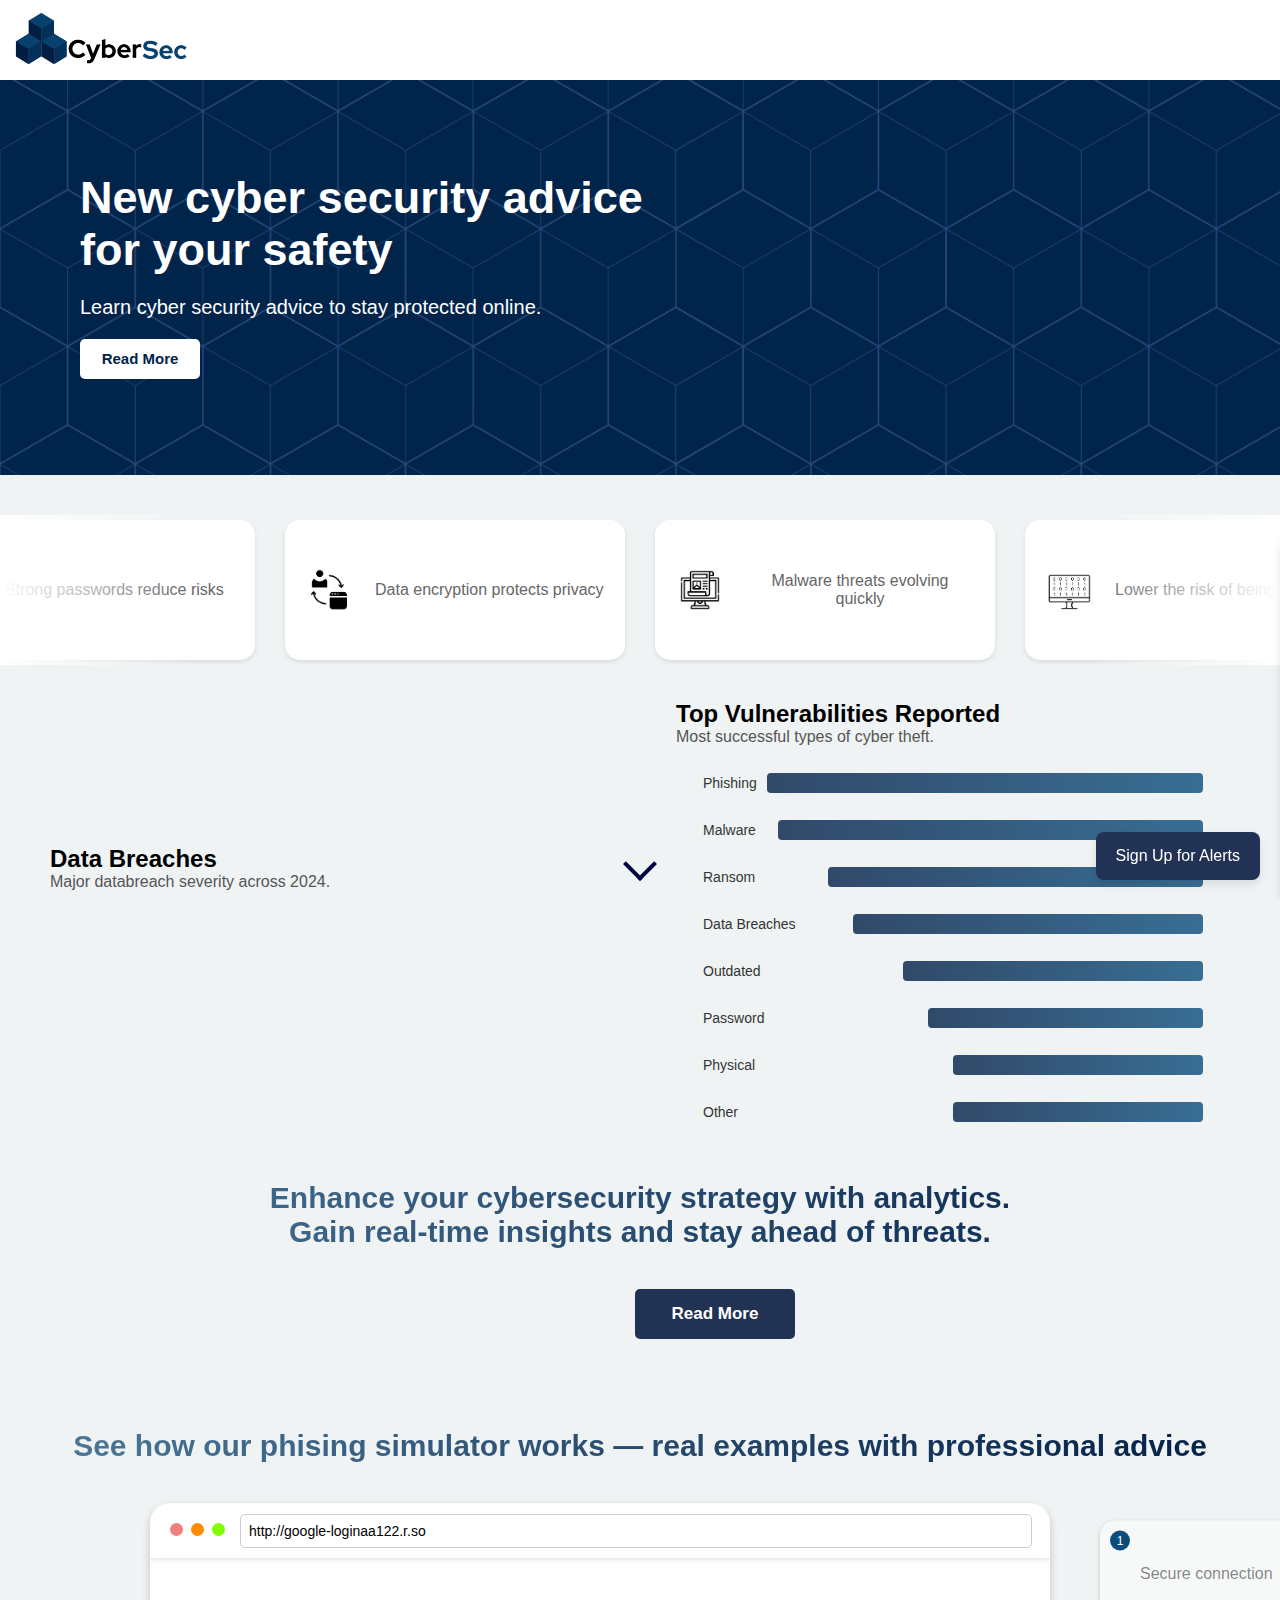
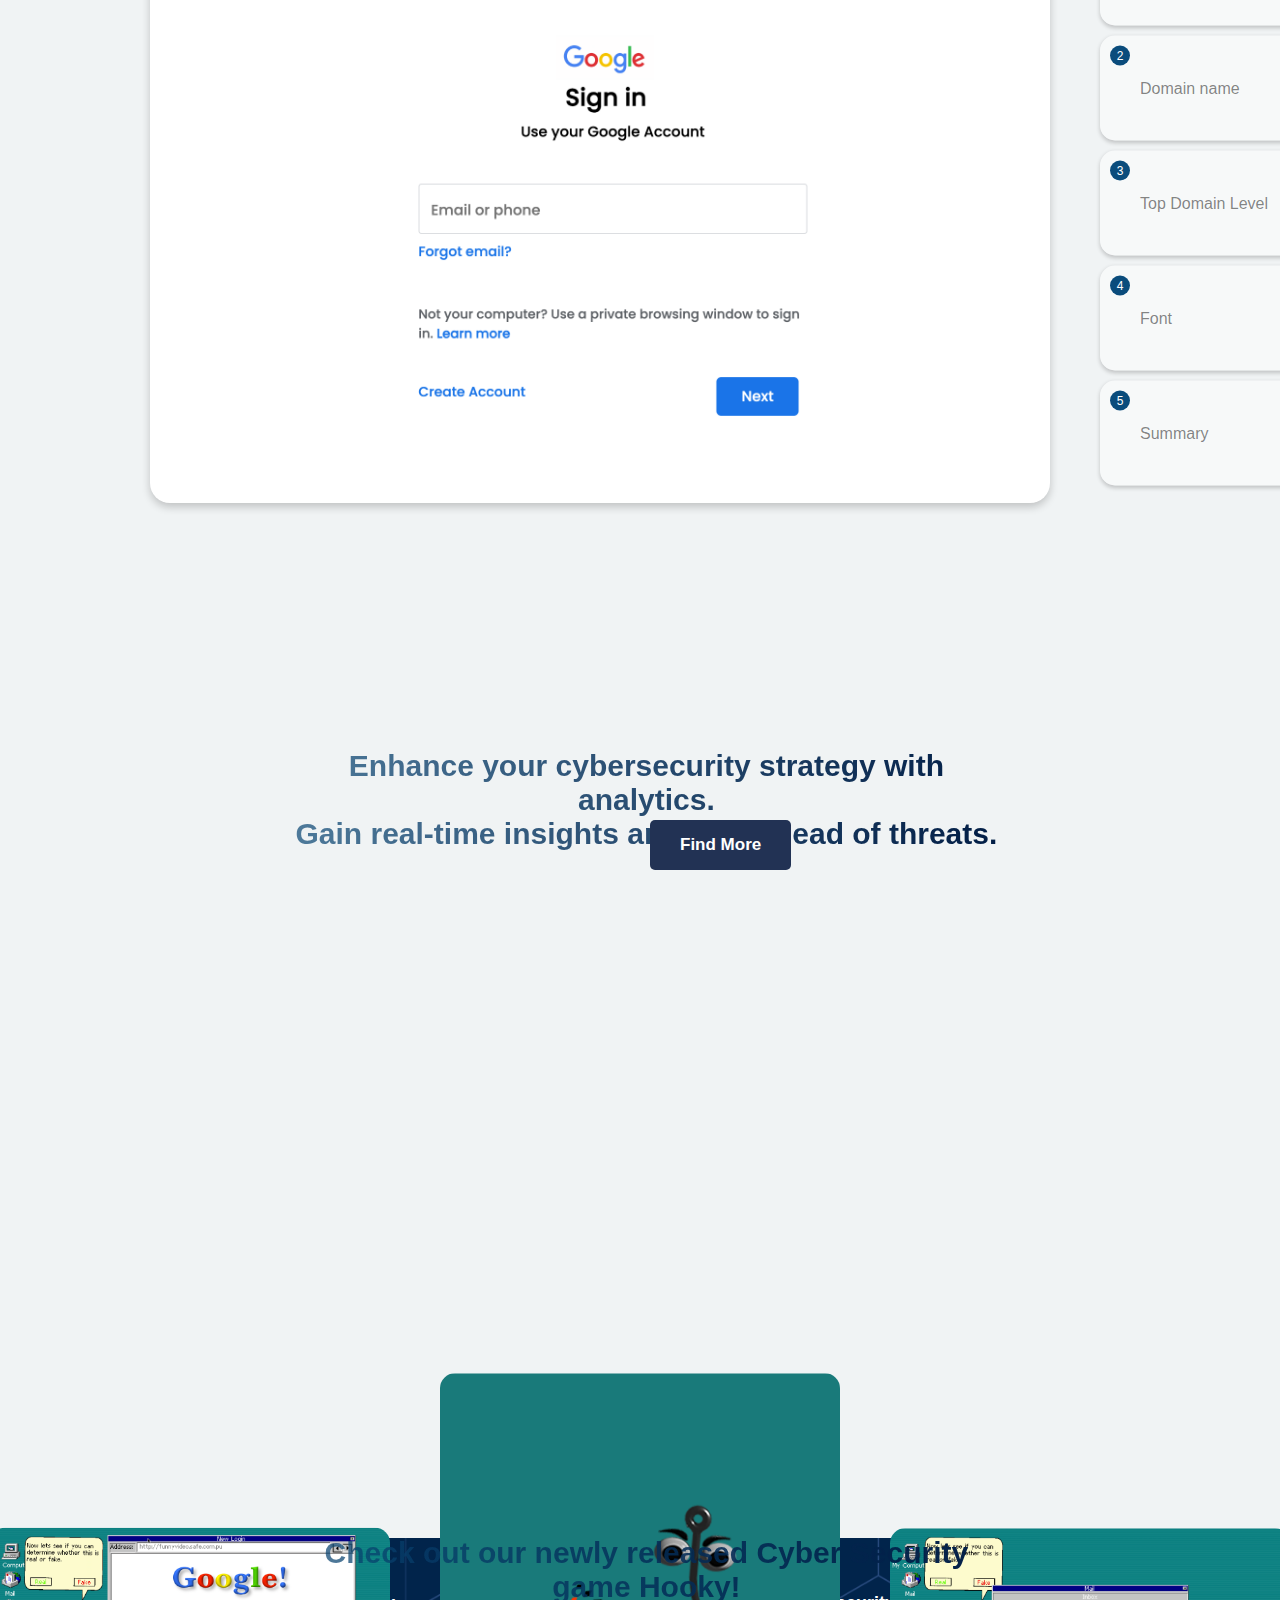
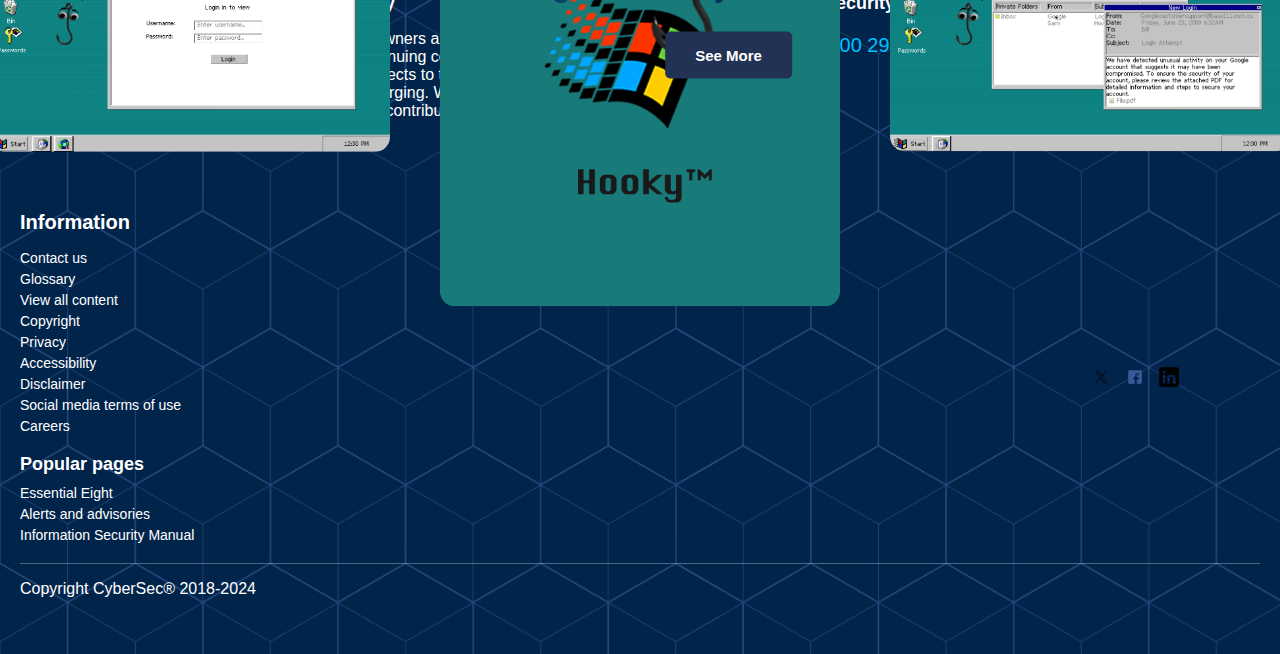
==== index.html @ 1e80a36b "initial" ====
<!DOCTYPE html>
<html lang="en">
<head>
    <meta charset="UTF-8">
    <title>Cyber Security Advice</title>
    <link rel="stylesheet" href="styles.css">
    <script src="https://cdn.jsdelivr.net/npm/chart.js"></script>
</head>
<body>
    <div class="gap" style="height: 75px;"></div>
    <button class="sign-up-button" onclick="toggleSignUp()">Sign Up for Alerts</button>
    <div class="sign-up" id="signUpForm">
        <button class="close-button" onclick="toggleSignUp()">×</button>
        <div class="content">
            <h1>Never miss a threat</h1>
            <p>Sign up for the latest cyber security alerts and get information on threats and how to keep yourself secure online.</p>
            <form>
                <input type="text" name="name" placeholder="Your name" required>
                <input type="email" name="email" placeholder="Email" required>
                <button type="submit">Sign up for alerts</button>
            </form>
            <div class="note">
                This site is protected by reCAPTCHA and the Google <a href="#">Privacy Policy</a> and <a href="#">Terms of Service</a> apply.
            </div>
        </div>
    </div>
    <div class="top-rectangle" id="fixedHeader">
        <div class="menu-icon"></div>
        <img src="assets/images/bl.png" alt="Logo" class="logo" id="fixedHeader"> 
    </div>
    <div class="blue-rectangle">
        <div class="text-content">
            <h1>New cyber security advice<br>for your safety</h1>
            <p>Learn cyber security advice to stay protected online.</p>
            <a href="read-more.html" class="read-more">Read More</a>
        </div>
        <div class="image-content">
            <img src="" alt="">
        </div>
    </div>
    <div class="carousel-container">
        <div class="fade fade-left"></div>
        <div class="carousel-track">
            <div class="carousel-item">
                <img src="assets/images/c1.png" alt="Icon 1">
                <p>Phishing attacks rising globally</p>
            </div>
            <div class="carousel-item">
                <img src="assets/images/c2.png" alt="Icon 2"> 
                <p>Real time updates to avoid breaches</p>
            </div>
            <div class="carousel-item">
                <img src="assets/images/c3.png" alt="Icon 3"> 
                <p>Strong passwords reduce risks</p>
            </div>
            <div class="carousel-item">
                <img src="assets/images/c4.png" alt="Icon 1"> 
                <p>Data encryption protects privacy</p>
            </div>
            <div class="carousel-item">
                <img src="assets/images/c5.png" alt="Icon 2"> 
                <p>Malware threats evolving quickly</p>
            </div>
            <div class="carousel-item">
                <img src="assets/images/c6.png" alt="Icon 3"> 
                <p>Lower the risk of being phished</p>
            </div>
            <div class="carousel-item">
                <img src="assets/images/c7.png" alt="Icon 1"> 
                <p>Cybercrime costs businesses billions every year</p>
            </div>
            <div class="carousel-item">
                <img src="assets/images/c8.png" alt="Icon 2"> 
                <p>Everyone is eligable to be victims of cybercrimes</p>
            </div>
        </div>
        <div class="fade fade-right"></div>
    </div>
    <div class="arrow" onclick="scrollDown()"></div>
    <div class="gap"></div>
    <div class="graph-container">
        <div class="chart-title">Data Breaches</div>
        <div class="chart-subtitle">Major databreach severity across 2024.</div>
        <div class="gap"></div>
        <canvas id="myChart"></canvas>
    </div>
        <div class="chart-container">
            <div class="chart-title">Top Vulnerabilities Reported</div>
            <div class="chart-subtitle">Most successful types of cyber theft.</div>
            
            <div class="bar">
                <div class="bar-label">Phishing</div>
                <div class="bar-value" style="width: 100%;"></div>
            </div>
            <div class="bar">
                <div class="bar-label">Malware</div>
                <div class="bar-value" style="width: 85%;"></div>
            </div>
            <div class="bar">
                <div class="bar-label">Ransom</div>
                <div class="bar-value" style="width: 75%;"></div>
            </div>
            <div class="bar">
                <div class="bar-label">Data Breaches</div>
                <div class="bar-value" style="width: 70%;"></div>
            </div>
            <div class="bar">
                <div class="bar-label">Outdated</div>
                <div class="bar-value" style="width: 60%;"></div>
            </div>
            <div class="bar">
                <div class="bar-label">Password</div>
                <div class="bar-value" style="width: 55%;"></div>
            </div>
            <div class="bar">
                <div class="bar-label">Physical</div>
                <div class="bar-value" style="width: 50%;"></div>
            </div>
            <div class="bar">
                <div class="bar-label">Other</div>
                <div class="bar-value" style="width: 50%;"></div>
            </div>
        </div>
    </div>
    <div class="gap" style="height: 12px;"></div>
    <div style="text-align: center; font-size: 15px;">
        <h1 class="gradient-text">Enhance your cybersecurity strategy with analytics.<br>Gain real-time insights and stay ahead of threats.</h1>
        <a href="data.html" class="read-more" style="background-color: #223254; color: white; margin-left: 635px; width: 160px; height: 50px; font-size: 17px; margin-top: 40px;"  >Read More </a>
      </div>     
    <div class="gap" style="height: 50px;"></div>
    <div class="text-center">
        <h1 class="gradient-text">See how our phising simulator works — real examples with professional advice</h1>
    </div>
    <div class="container">
        <div class="top-bar">
            <div class="dots">
                <div class="dot" style="background-color: lightcoral;"></div>
                <div class="dot" style="background-color: darkorange;"></div>
                <div class="dot" style="background-color: chartreuse;"></div>
            </div>
            <img src="assets/images/login.png" id="image" alt="Image">
            <div class="url-bar">
                <input type="text" value="http://google-loginaa122.r.so" readonly>
                <div class="bubble bubble-1" id="bubble-1">Check if the website has a secure connection (HTTPS)<br>if it doesnt this is a tell tail sign it is fruadulent</div>
                <div class="bubble bubble-2" id="bubble-2">Check if domain name is consistent with other google web login applications</div>
                <div class="bubble bubble-3" id="bubble-3">Check if the top-level domain is correct (.com)</div>
                <div class="bubble bubble-4" id="bubble-4">Check if font looks inncorrect</div>
            </div>
        </div>
        <div class="advice-text" id="advice-text">
            <ul>
                <li>Look out for HTTPS secure connection to ensure data encryption.</li>
                <li>Verify the domain name to make sure it matches the intended website.</li>
                <li>Check the top-level domain (TLD) to avoid fraudulent sites.</li>
                <li>Look for spelling errors or extra characters in the URL.</li>
                <li>Be cautious of pop-ups or redirects to other pages.</li>
                <li>Avoid clicking on suspicious links in emails or messages.</li>
            </ul>
        </div>
    </div>
    <div class="buttons">
        <div class="button-rect" onclick="showBubble(1, this)">
            <div class="number">1</div>
            Secure connection
        </div>
        <div class="button-rect" onclick="showBubble(2, this)">
            <div class="number">2</div>
            Domain name
        </div>
        <div class="button-rect" onclick="showBubble(3, this)">
            <div class="number">3</div>
            Top Domain Level
        </div>
        <div class="button-rect" onclick="showBubble(4, this)">
            <div class="number">4</div>
            Font
        </div>
        <div class="button-rect" onclick="showBubble(5, this)">
            <div class="number">5</div>
            Summary
        </div>
    </div>

    <div style="text-align: center; font-size: 15px;">
        <h1 class="gradient-text" style="margin-top: 1990px; position: absolute; top: 45%; left: 45%; transform: translate(-40%, -45%);">Enhance your cybersecurity strategy with analytics.<br>Gain real-time insights and stay ahead of threats.</h1>
        <a href="workshop.html" class="read-more-button">Find More</a>
    </div>

    <div class="container33">
        <img src="assets/images/gamecover.png" alt="Descriptive Alt Text" class="curved-image33">
    </div>

    <div class="container33" style="margin-left: 450px;">
        <img src="assets/images/game.png" alt="Descriptive Alt Text" class="curved-image33">
    </div>

    <div class="container33" style="margin-left: -450px;">
        <img src="assets/images/game2.png" alt="Descriptive Alt Text" class="curved-image33">
    </div>

    <div class="gap" style="height: 700px;"></div>

    <div style="text-align: center; font-size: 15px; margin-top: 2760px; position: absolute; top: 45%; left: 45%; transform: translate(-40%, -45%);">
        <h1 class="gradient-text">Check out our newly released Cyber Security game Hooky!</h1>
    </div>
    <a href="gameshowcase.html" style="text-align: center; font-size: 15px; margin-top: 2850px; position: absolute; top: 45%; margin-right: 100px; transform: translate(12%, -50%);" class="read-more-button">See More</a>

    
    <a href="deez.html" class="read-more" style="margin-bottom: -300px; background-color: #223254; color: white; margin-left: 635px; width: 160px; height: 50px; font-size: 17px; display: flex;
    align-items: center;
    justify-content: center;">Find More</a>
    </div>
    <footer class="footer">
        <div class="footer-content">
            <div class="acknowledgement">
                <img src="assets/images/acknowledgement.png" alt="Acknowledgement Image" class="acknowledgement-image">
                <div class="acknowledgement-text">
                    <h2>Acknowledgement of Country</h2>
                    <p>We acknowledge the Traditional Owners and Custodians of Country throughout Australia and their continuing connections to land, sea, and communities. We pay our respects to them, their cultures and their Elders; past, present and emerging. We also recognise Australia’s First Peoples’ enduring contribution to Australia’s national security.</p>
                </div>
            </div>
            <div class="hotline">
                <h2>Australian Cyber Security Hotline</h2>
                <p class="hotline-number">1300 CYBER1 (1300 292 371)</p>
            </div>
            <div class="links">
                <div class="footer-links">
                    <h2 style="font-size: 20px;">Information</h2>
                    <a href="#">Contact us</a>
                    <a href="#">Glossary</a>
                    <a href="#">View all content</a>
                    <a href="#">Copyright</a>
                    <a href="#">Privacy</a>
                    <a href="#">Accessibility</a>
                    <a href="#">Disclaimer</a>
                    <a href="#">Social media terms of use</a>
                    <a href="#">Careers</a>
                </div>
                <div class="popular-pages">
                    <h2>Popular pages</h2>
                    <a href="#">Essential Eight</a>
                    <a href="#">Alerts and advisories</a>
                    <a href="#">Information Security Manual</a>
                </div>
            </div>
            <div class="social-media">
                <a href="#"><img src="assets/images/twitter.png" alt="Twitter Icon"></a>
                <a href="#"><img src="assets/images/facebook.png" alt="Facebook Icon"></a>
                <a href="#"><img src="assets/images/linkedin.png" alt="LinkedIn Icon"></a>
                <p1 style="color: rgba(0, 0, 0, 0);">hellooooo</p1>
            </div>
        </div>
        <div class="footer-bottom">
            <p>Copyright CyberSec® 2018-2024</p>
        </div>
    </footer>
    <script src="scripts.js"></script>
</body>
</html>
---- styles.css ----
body {
    margin: 0;
    background: #F0F3F4; /* Example gradient background */
    font-family: 'Adobe Clean', sans-serif;
    display: flex;
    flex-direction: column;
    min-height: 100vh;
    overflow-x: hidden;
}
.read-more-button {
    background-color: #223254;
    color: white;
    display: inline-block;
    margin-top: 40px;
    padding: 15px 30px;
    font-size: 17px;
    font-weight: bold;
    border-radius: 5px;
    top: 2380px;
    height: 50;
    width: 160;
    left: 0px;
    margin-left: 650px;
    text-decoration: none;
    position: absolute;
}


.top-rectangle {
    width: 100%;
    height: 80px;
    transition: top 0.3s;
    background-color: #FFFFFF;
    z-index: 1000;
    position: fixed;
}

.logo {
    top: -10px;
    margin-top: 12px;
    left: -10px;
    transition: top 0.3s;
    z-index: 1000;
    width: 200px;
    height: auto;
}

.blue-rectangle {
    width: 100%;
    height: 400px;
    background-color: #01244B;
    color: white;
    display: flex;
    align-items: center;
    padding: 50px 80px;
    background-image: url('assets/images/backdrop.png');
    background-size: cover;
    background-position: center;
    box-sizing: border-box;
}

.text-content {
    max-width: 60%;
}

.text-content h1 {
    font-size: 45px;
    font-weight: bold;
    margin: 0;
}

.text-content p {
    font-size: 20px;
    margin-top: 20px;
}

.read-more {
    width: 120px;
    height: 40px;
    background-color: white;
    color: #01244B;
    font-size: 15px;
    font-weight: bold;
    display: flex;
    justify-content: center;
    align-items: center;
    text-decoration: none;
    border-radius: 5px;
    margin-top: 20px;
    padding: 0px;
}

.image-content {
    max-width: 35%;
    height: auto;
    margin-left: auto;
}

.image-content img {
    width: 100%;
    height: auto;
}

.carousel-container {
    display: flex;
    justify-content: center;
    align-items: center;
    width: 100%;
    overflow: hidden;
    position: relative;
    height: 150px;
    background-color: #F0F3F4;
    margin-top: 40px;
}

.carousel-track {
    display: flex;
    transition: transform 0.5s ease-in-out;
}

.carousel-item {
    min-width: 300px;
    height: 100px;
    background-color: #ffffff;
    border-radius: 15px;
    display: flex;
    align-items: center;
    margin: 0 15px;
    box-shadow: 0 2px 4px rgba(0, 0, 0, 0.1);
    padding: 20px;
    text-align: center;
}

.carousel-item img {
    width: 50px;
    height: 50px;
    margin-right: 20px;
}

.carousel-item p {
    margin: 0;
    font-size: 16px;
    color: #666;
}

.fade {
    position: absolute;
    top: 0;
    bottom: 0;
    width: 15%;
    background: linear-gradient(to right, rgb(255, 255, 255), rgba(245, 247, 249, 0));
    z-index: 1;
}

.fade-left {
    left: 0;
}

.fade-right {
    right: 0;
    background: linear-gradient(to left, rgb(255, 255, 255), rgba(245, 247, 249, 0));
}

.arrow {
    position: fixed;
    bottom: 20px;
    left: 50%;
    transform: translateX(-50%);
    cursor: pointer;
    animation: bounce 2s infinite;
    z-index: 1000;
}

.arrow::before {
    content: '';
    border: solid rgb(2, 3, 70);
    border-width: 0 4px 4px 0;
    display: inline-block;
    padding: 10px;
    transform: rotate(45deg);
    -webkit-transform: rotate(45deg);
}

@keyframes bounce {
    0%, 20%, 50%, 80%, 100% {
        transform: translateX(-50%) translateY(0);
    }
    40% {
        transform: translateX(-50%) translateY(-10px);
    }
    60% {
        transform: translateX(-50%) translateY(-5px);
    }
}

.gap {
    height: 100px;
}

.graph-container {
    flex: 1;
    position: relative;
    margin-top: -40px;
    max-width: 600px;
    margin-left: 50px;
    padding-top: 120px; /* Adjusted to match chart-container */
}

.graph-title {
    font-size: 24px;
    font-weight: bold;
    position: absolute;
    top: 0px; /* Adjusted value */
    left: 0;
    margin: 0px;
}

.graph-subtitle {
    font-size: 16px;
    color: #555;
    position: absolute;
    top: -70px; /* Adjusted value */
    left: 0;
    margin: 0;
}

.chart-container {
    margin-right: 50px;
    margin-top: -545px;
    margin-left: auto;
    padding-top: 100px; /* Adjusted to match graph-container */
}

.chart-title {
    font-size: 24px;
    font-weight: bold;
}

.chart-subtitle {
    font-size: 16px;
    color: #555;
}

.bar {
    display: flex;
    align-items: center;
    margin: 27px;
    width: 500px;
}

.bar-label {
    flex: 1;
    font-size: 14px;
    color: #333;
    margin-right: 10px;
}

.bar-value {
    height: 20px;
    background: linear-gradient(90deg, rgba(1, 31, 71, 0.8) 0%, rgba(10, 77, 124, 0.8) 100%);
    border-radius: 4px;
}

.container {
    width: 900px;
    height: 600px;
    left: 150px;
    background-color: #ffffff;
    border-radius: 20px;
    overflow: hidden;
    box-shadow: 0 4px 8px rgba(0, 0, 0, 0.2);
    position: relative;
    display: flex;
    justify-content: center; /* Center horizontally */
    align-items: center; /* Center vertically */
}
.container img {
    width: 50%;
    height: 100%;
    object-fit: cover;
    object-position: center;
    margin-bottom: -600px;
    margin-left: 230px;
}
.dots {
    position: absolute;
    top: 10px;
    left: 10px;
    display: flex;
    margin-top: 10px;
    margin-left: 10px;
    gap: 8px;
}
.dot {
    width: 13px;
    height: 13px;
    background-color: white;
    border-radius: 50%;
}
.buttons {
    display: flex;
    flex-direction: column;
    gap: 10px;
    position: relative;
    top: -300px;
    left: 1100px; /* Closer to the box */
    transform: translateY(-50%);
}
.button-rect {
    width: 200px;
    height: 105px;
    background-color: rgba(255, 255, 255, 0.481);
    color: rgba(0, 0, 0, 0.488);
    display: flex;
    justify-content: flex-start;
    align-items: center;
    cursor: pointer;
    border-radius: 15px;
    box-shadow: 0 2px 4px rgba(0, 0, 0, 0.2);
    font-size: 16px;
    position: relative;
    padding-left: 40px; /* Space for the number circle */
    transition: background-color 0.3s; /* Smooth transition */
}
.button-rect .number {
    position: absolute;
    left: 10px;
    top: 10px;
    width: 20px;
    height: 20px;
    background-color: #0a4c7c;
    color: white;
    border-radius: 50%;
    display: flex;
    justify-content: center;
    align-items: center;
    font-size: 12px; /* Smaller size */
}
.button-rect.active {
    background-color: #ddd; /* New background color for active button */
}
.url-bar {
    width: 90%;
    display: flex;
    z-index: 10;
    margin-left: -590px; /* Space between dots and URL bar */
}
.url-bar input {
    width: 100%;
    padding: 8px;
    border: 1px solid #ccc;
    border-radius: 5px;
    font-size: 14px;
}
.top-bar {
    width: 100%;
    padding: 10px;
    background-color: #0a4c7c00;
    box-shadow: 0 2px 4px rgba(0, 0, 0, 0.1);
    display: flex;
    align-items: center;
    margin-bottom: 545px;
    /*border-bottom: 1px solid #000000;*/
}
.text-center {
    text-align: center;
    color:#01244B;
    font-size: 20px;
    padding: 20px;
}
.sign-up-button {
    position: fixed;
    bottom: 20px;
    right: 20px;
    padding: 15px 20px;
    background-color: #223254;
    color: #ffffff;
    border: none;
    border-radius: 8px;
    cursor: pointer;
    font-size: 16px;
    box-shadow: 0 4px 8px rgba(0, 0, 0, 0.1);
    transition: background-color 0.3s ease;
    z-index: 1000; /* Ensure button is on top */
}
.sign-up-button:hover {
    background-color: #1a2540;
}
.sign-up {
    position: fixed;
    bottom: 0;
    right: 0;
    transform: translateX(100%);
    transition: transform 0.3s ease;
    width: 400px;
    max-width: 100%;
    background-color: #ffffff;
    box-shadow: 0 -2px 8px rgba(0, 0, 0, 0.1);
    border-top-left-radius: 15px;
    border-top-right-radius: 15px;
    padding: 20px;
    z-index: 1000; /* Ensure form is on top */
}
.sign-up.open {
    transform: translateX(0);
}
.sign-up .content {
    text-align: left;
}
.sign-up h1 {
    margin-bottom: 10px;
    color: #223254;
    font-size: 24px;
}
.sign-up p {
    margin-bottom: 20px;
    color: #556677;
}
.sign-up form {
    display: flex;
    flex-direction: column;
    gap: 10px;
}
.sign-up input[type="text"],
.sign-up input[type="email"] {
    padding: 10px;
    border: 1px solid #dddddd;
    border-radius: 4px;
    font-size: 16px;
}
.sign-up input[type="text"]:focus,
.sign-up input[type="email"]:focus {
    outline: none;
    border-color: #223254;
}
.sign-up button {
    padding: 10px 20px;
    border: none;
    border-radius: 4px;
    background-color: #223254;
    color: #ffffff;
    font-size: 16px;
    cursor: pointer;
    transition: background-color 0.3s ease;
}
.sign-up button:hover {
    background-color: #1a2540;
    border-radius: 30px;
}
.sign-up .close-button {
    position: absolute;
    top: 10px;
    right: 10px;
    background: none;
    border: none;
    font-size: 20px;
    color: #333333;
    cursor: pointer;
    padding: 0;
    line-height: 1;
}
.sign-up .note {
    margin-top: 20px;
    font-size: 12px;
    color: #999999;
}
.sign-up .note a {
    color: #223254;
    text-decoration: none;
}
.gradient-text {
    background: linear-gradient(to right, #094674b4, #011D45);
    -webkit-background-clip: text;
    -webkit-text-fill-color: transparent;
    font-size: 30px;
    font-weight: bold;
}
.bottom-page {
    width: 100%;
    height: 400px;
    background-color: #01244B;
    color: white;
    display: flex;
    align-items: center;
    padding: 50px 80px;
    background-image: url('assets/images/backdrop.png'); /* You can remove this line if not needed */
    background-size: cover;
    background-position: center;
    box-sizing: border-box;
}

.bottom-text-content {
    max-width: 800px; /* Adjust as needed */
    margin: 0 auto;
    text-align: center;
}

.footer {
    background: url('assets/images/backdrop.png') no-repeat center center;
    background-size: cover;
    color: white;
    padding: 40px 20px;
}

.footer-content {
    display: flex;
    flex-wrap: wrap;
    justify-content: space-between;
    gap: 20px;
}

.acknowledgement {
    display: flex;
    align-items: flex-start;
    flex: 1 1 100%;
    margin-bottom: 20px;
    max-width: 600px;
}

.acknowledgement-image {
    width: 100px;
    height: 100px;
    margin-right: 20px;
}

.acknowledgement-text {
    max-width: 480px;
}

.acknowledgement-text h2 {
    font-size: 18px;
    margin-bottom: 10px;
}

.hotline {
    flex: 1 1 300px;
    margin-left: 35px;
}

.hotline h2 {
    font-size: 18px;
    margin-bottom: 10px;
}

.hotline-number {
    font-size: 20px;
    color: #00bfff;
}

.links {
    flex: 1 1 300px;
}

.footer-links,
.popular-pages {
    margin-bottom: 20px;
}

.footer-links a,
.popular-pages a {
    display: block;
    margin-bottom: 5px;
    color: white;
    text-decoration: none;
    font-size: 14px;
}

.footer-links a:hover,
.popular-pages a:hover {
    text-decoration: underline;
}

.popular-pages h2 {
    font-size: 18px;
    margin-bottom: 10px;
}

.social-media {
    display: flex;
    align-items: center;
}

.social-media a {
    margin-right: 10px;
}

.social-media img {
    width: 24px;
    height: 24px;
}

.footer-bottom {
    display: flex;
    /*justify-content: space-between;*/
    align-items: center;
    border-top: 1px solid rgba(255, 255, 255, 0.3);
}

.back-to-top {
    color: white;
    text-decoration: none;
}

.back-to-top:hover {
    text-decoration: underline;
}

.search-container {
    background-color: #0A2B4A; /* Dark blue background */
    color: white;
    padding: 100px 0;
    position: relative;
}
.search-container::before {
    content: '';
    position: absolute;
    top: 0;
    right: 0;
    bottom: 0;
    left: 0;
    background: linear-gradient(135deg, rgba(0, 0, 0, 0) 50%, rgba(0, 0, 0, 0.3) 50%);
    pointer-events: none;
}
.search-container h1 {
    margin: 10px;
    margin-left: 40px;
    font-size: 2.5em;
}
.search-container p {
    margin: 10px 0 30px;
    margin-left: 40px;
    font-size: 1.2em;
}
.search-container .search-box {
    position: relative;
    margin-bottom: 20px;
    margin-top: 50px;
    margin-left: 10px;
    display: inline-block;
}
.search-container .search-box input {
    padding: 10px 20px;
    font-size: 1em;
    margin-left: 30px;
    border-radius: 25px;
    border: none;
    outline: none;
}
.search-container .search-box .search-icon {
    position: absolute;
    left: 0px;
    top: 50%;
    transform: translateY(-50%);
    pointer-events: none;
}
.search-container .search-box .search-icon img {
    width: 20px;
    margin-left: 40px;
    height: 20px;
}
.bubble {
    position: absolute;
    padding: 10px 15px;
    background-color: #333;
    color: #fff;
    border-radius: 10px;
    font-size: 14px;
    white-space: nowrap;
    display: none;
    z-index: 20;
}
.bubble::after {
    content: '';
    position: absolute;
    width: 0;
    height: 0;
    border-style: solid;
}
.bubble-1 {
    top: 45px;
    left: 80px;
}
.bubble-1::after {
    top: -10px;
    left: 25px;
    border-width: 0 10px 10px 10px;
    border-color: transparent transparent #333 transparent;
}
.bubble-2 {
    top: 45px;
    left: 150px;
}
.bubble-2::after {
    top: -10px;
    left: 25px;
    border-width: 0 10px 10px 10px;
    border-color: transparent transparent #333 transparent;
}
.bubble-3 {
    top: 45px;
    left: 220px;
}
.bubble-3::after {
    top: -10px;
    left: 25px;
    border-width: 0 10px 10px 10px;
    border-color: transparent transparent #333 transparent;
}
.bubble-4 {
    top: 250px;
    left: 420px;
}
.bubble-4::after {
    top: -10px;
    left: 25px;
    border-width: 0 10px 10px 10px;
    border-color: transparent transparent #333 transparent;
}
.advice-text {
    position: absolute;
    left: 30px;
    top: 150px;
    font-size: 18px;
    font-weight: normal;
    color: #000;
    background-color: #f4f4f4;
    border: 1px solid #ccc;
    border-radius: 10px;
    padding: 20px;
    display: none;
    z-index: 20;
    width: 400px;
    box-shadow: 0 2px 5px rgba(0, 0, 0, 0.1);
}
.advice-text ul {
    margin: 0;
    padding-left: 20px;
}
.advice-text li {
    margin-bottom: 10px;
}
.phishing-advice {
    margin: -450px auto 20px; /* Negative top margin to overlap with the container */
    font-size: 1em;
    color: #333;
    line-height: 1.6em;
    max-width: 800px;
    text-align: left;
    position: relative; /* Ensure proper positioning */
    z-index: 10; /* Ensure it stays above other content */
} 
.phishing-advice h2 {
    font-size: 1.5em;
    color: #0a4c7c;
    margin-bottom: 10px;
    text-align: center;
}
.phishing-advice h3 {
    font-size: 1.2em;
    color: #0a4c7c;
    margin-top: 20px;
    margin-bottom: 10px;
}
.container33 {
    display: flex;
    justify-content: center;
    align-items: center;
    position: absolute;
    top: 360%;
    left: 50%;
    transform: translate(-50%, -50%);
}

.curved-image33 {
    border-radius: 15px; /* Adjust the value to control the curvature */
    width: 400px; /* Adjust the width as needed */
    height: auto; /* Maintain aspect ratio */
    display: block; /* Ensure image behaves as a block element */
}
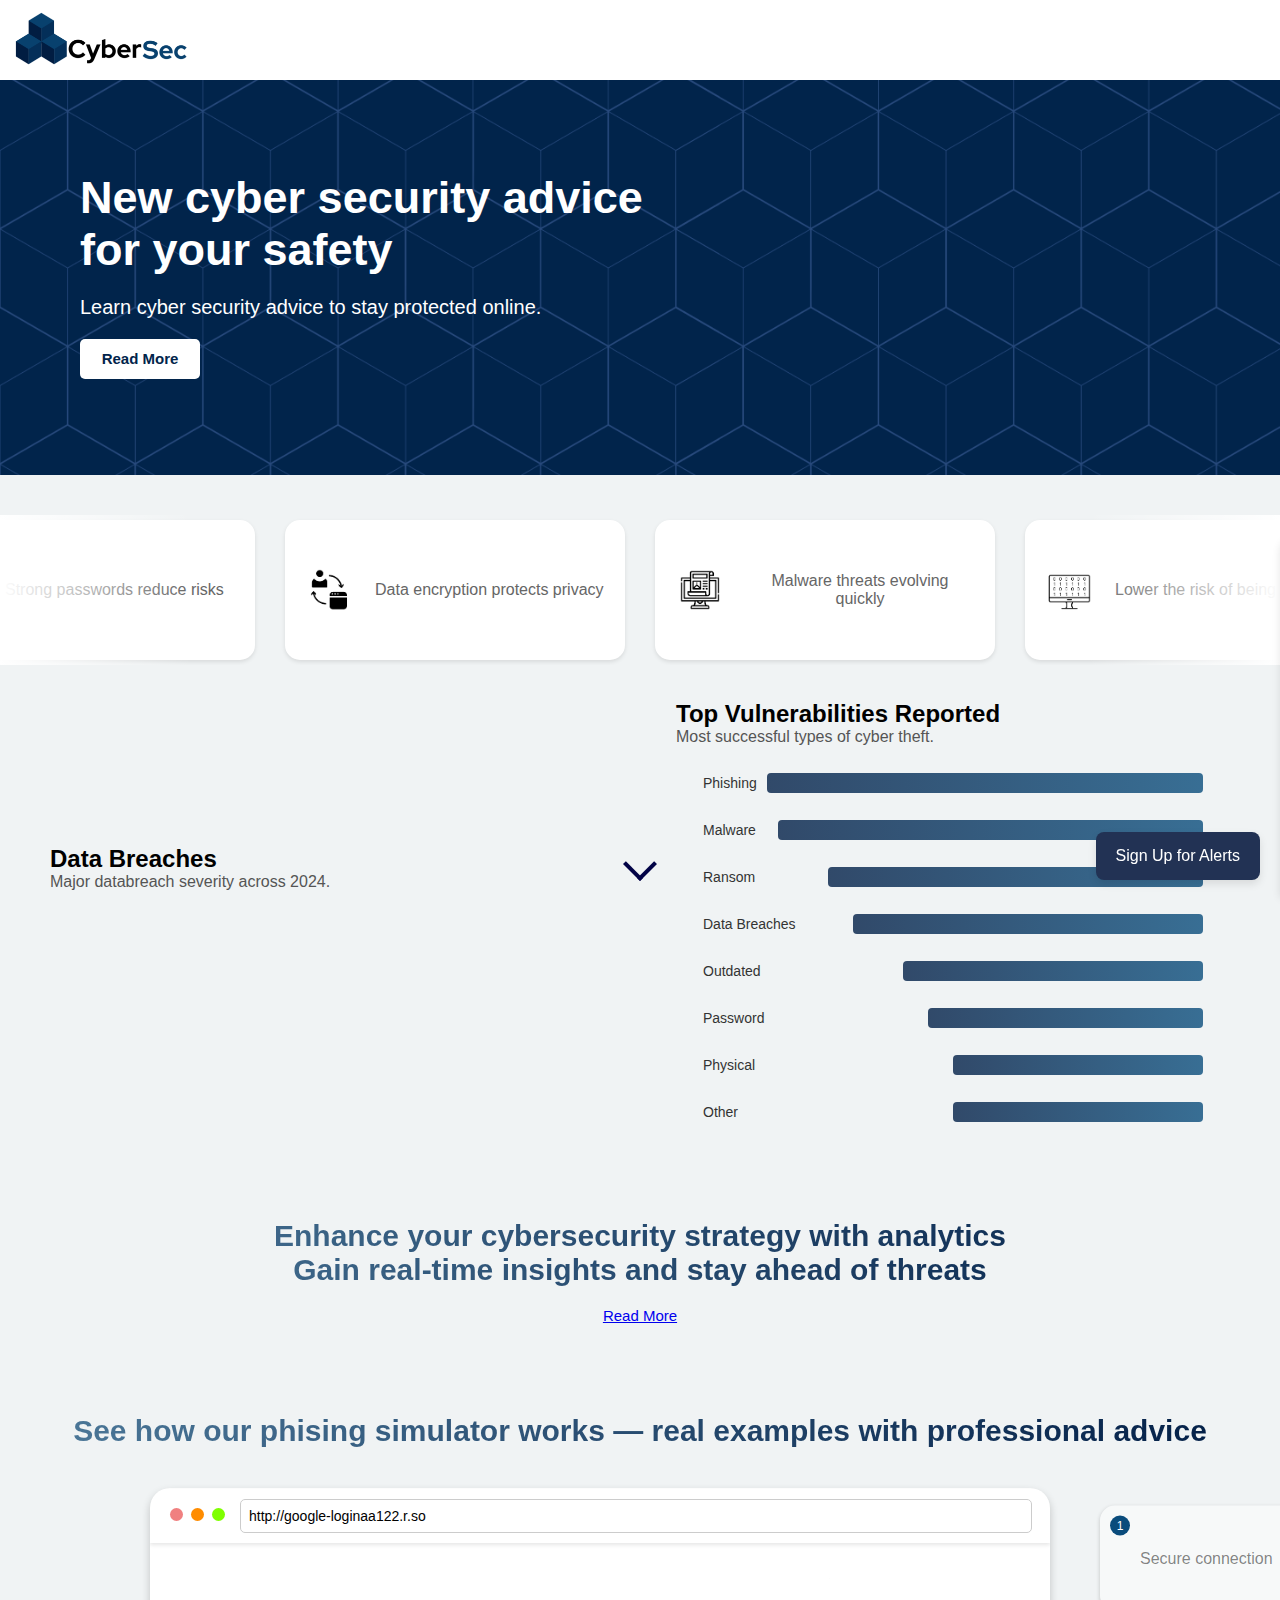
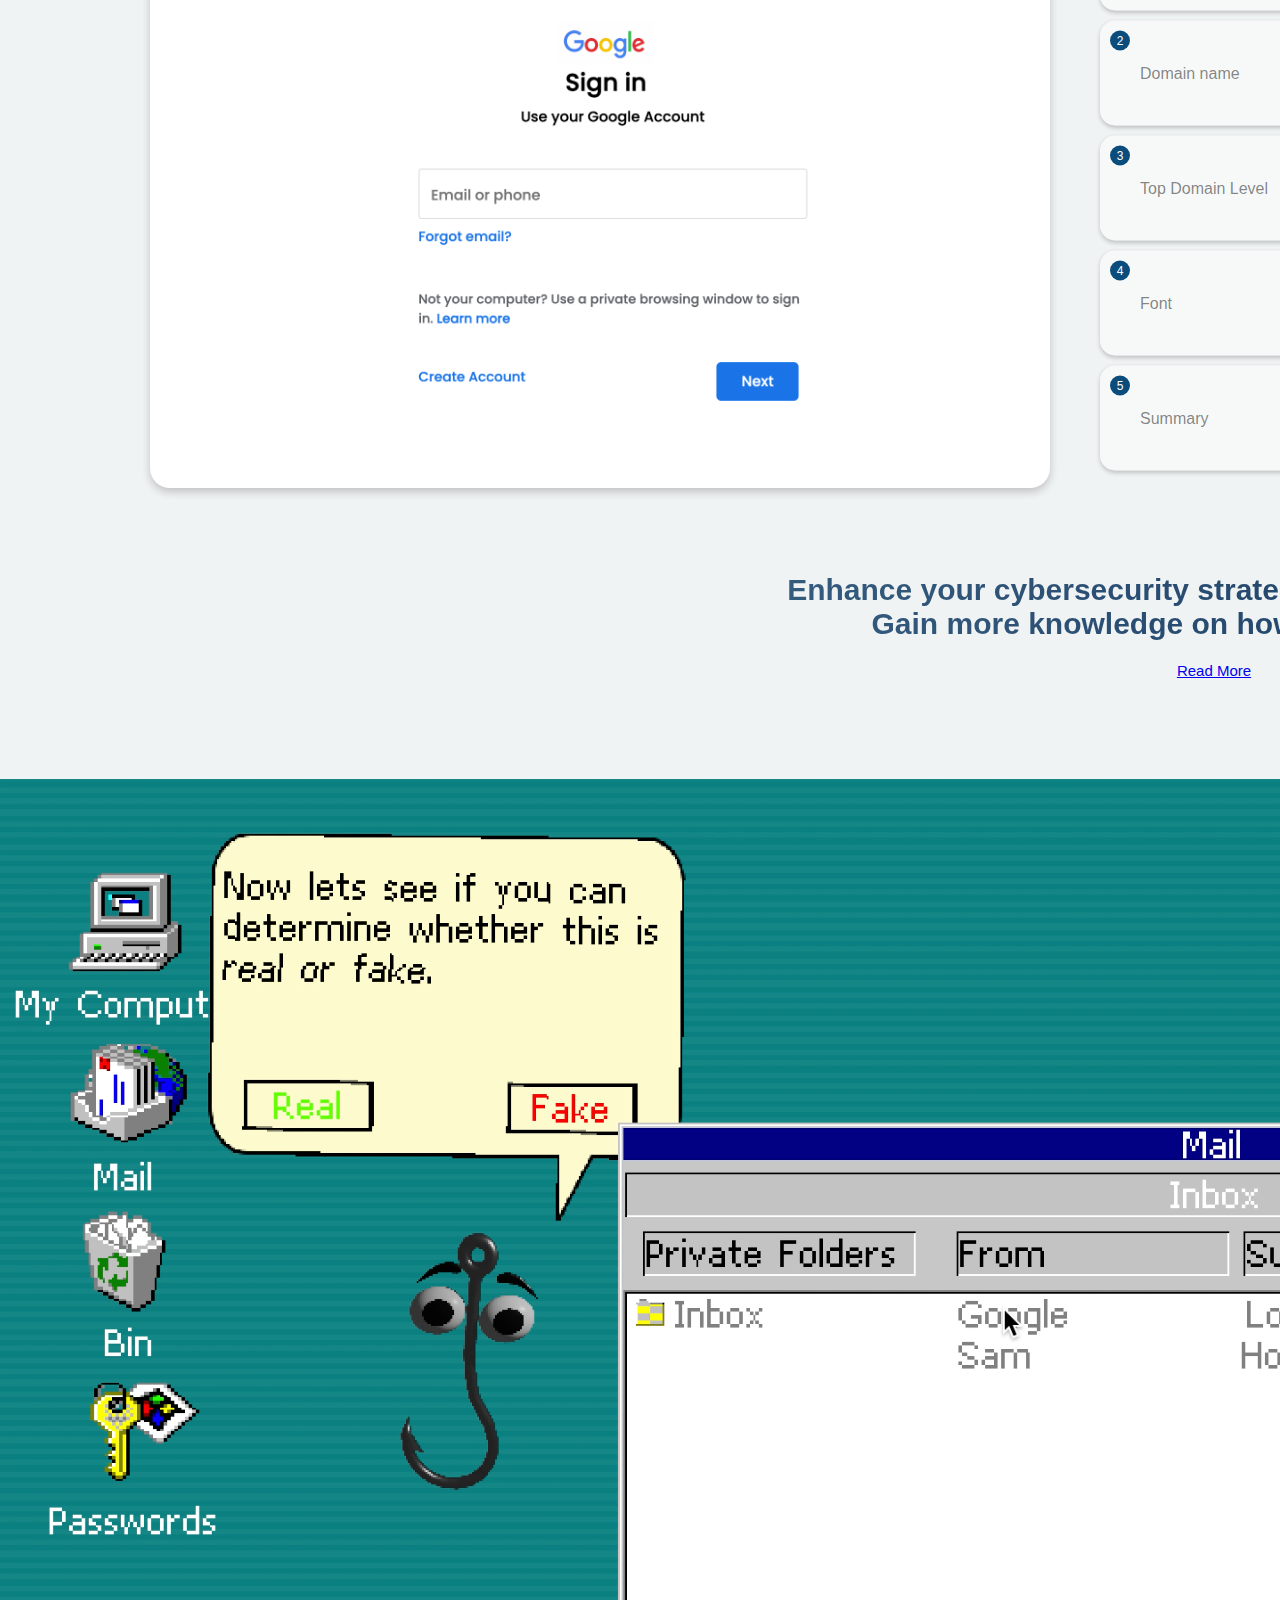
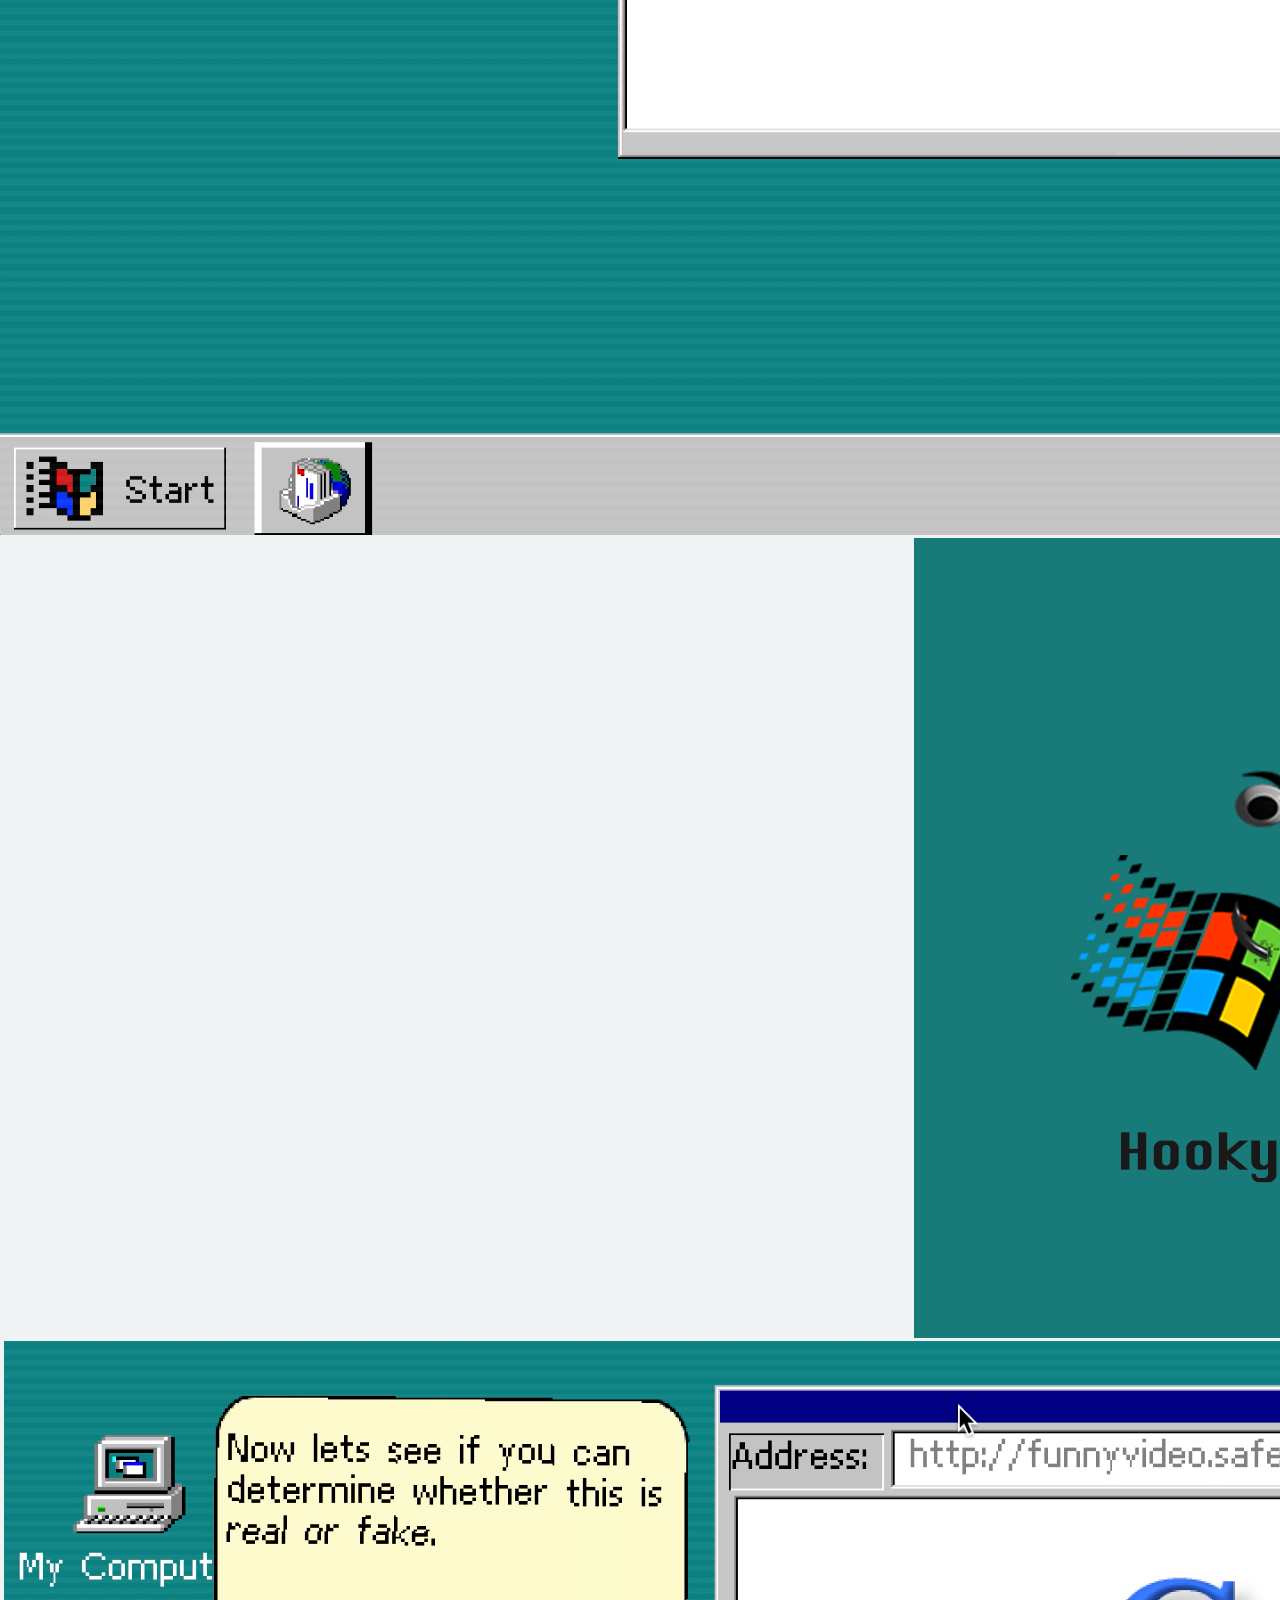
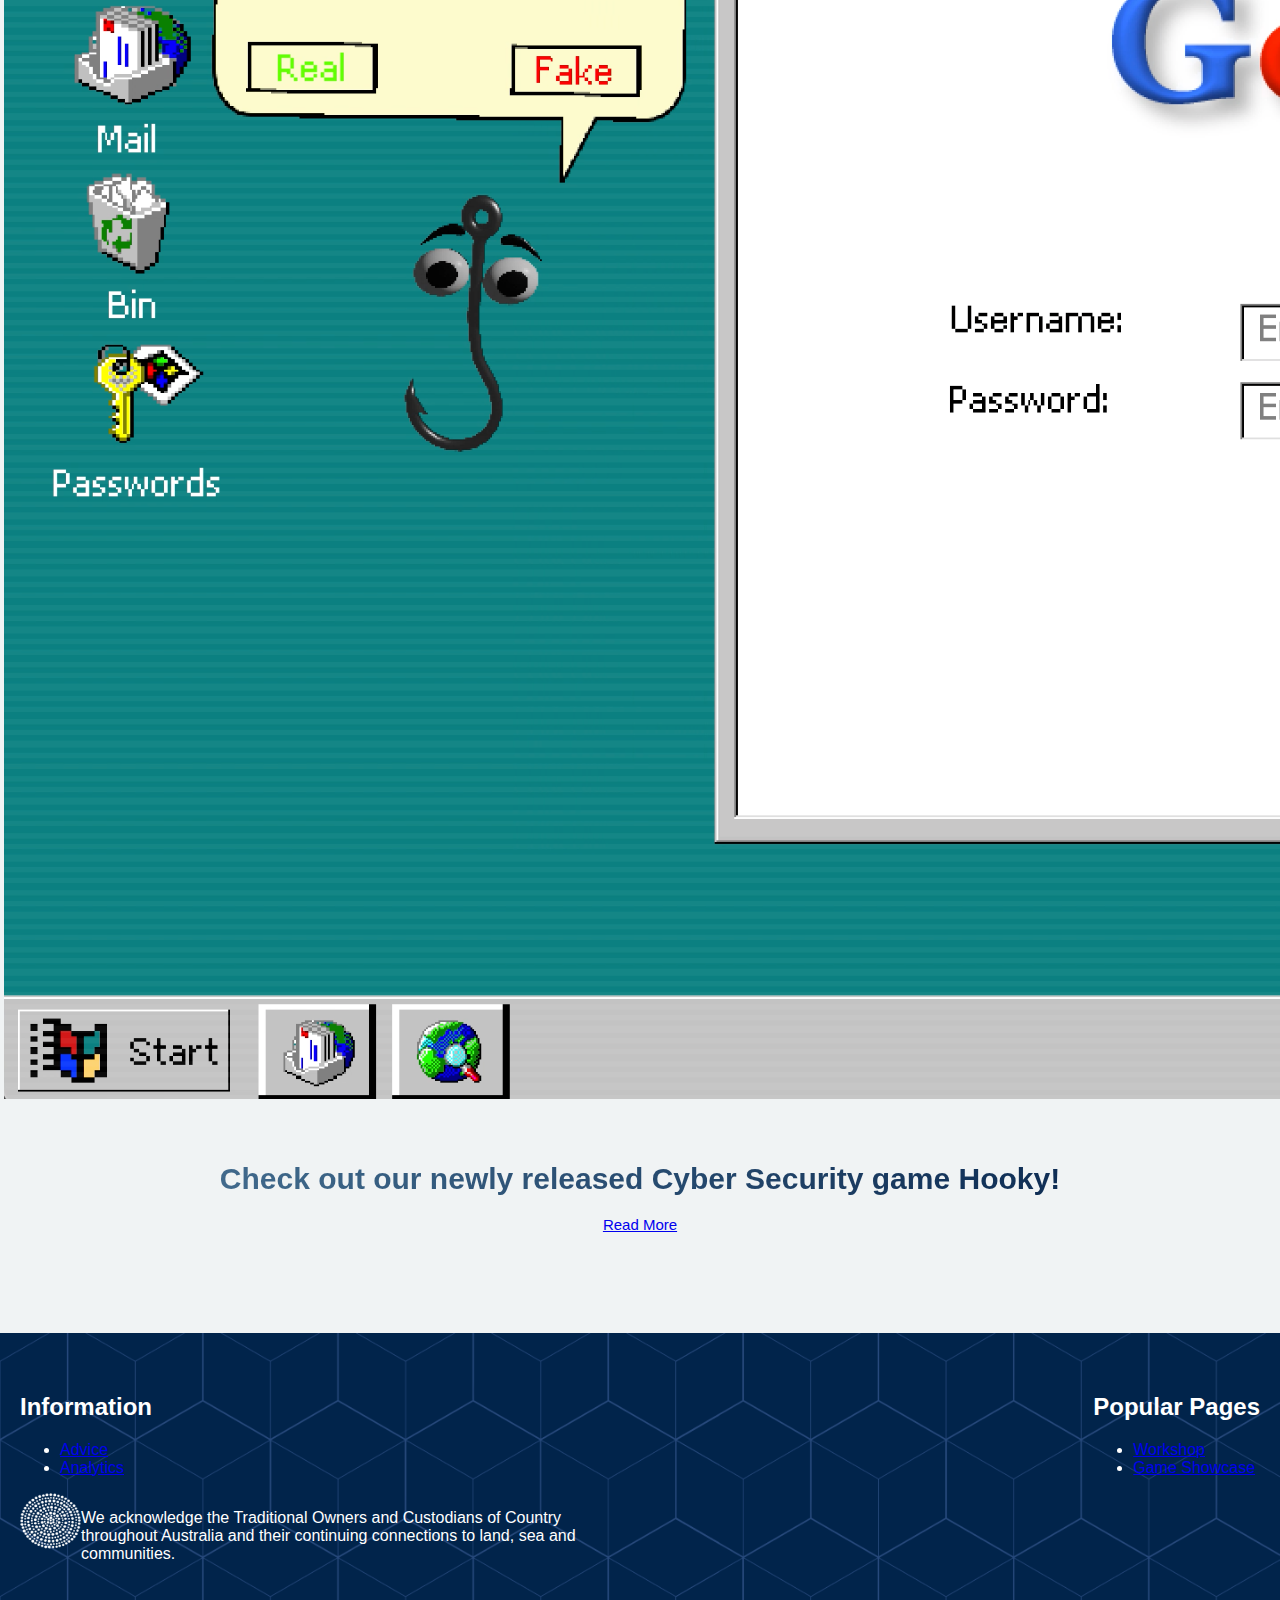
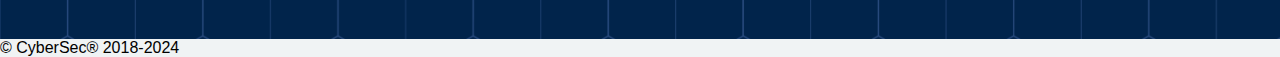
==== commit 9c4039d5: "Update index.html" ====
--- a/index.html
+++ b/index.html
@@ -122,12 +122,13 @@
             </div>
         </div>
     </div>
-    <div class="gap" style="height: 12px;"></div>
+    <div class="gap" style="height: 50px;"></div>
     <div style="text-align: center; font-size: 15px;">
-        <h1 class="gradient-text">Enhance your cybersecurity strategy with analytics.<br>Gain real-time insights and stay ahead of threats.</h1>
-        <a href="data.html" class="read-more" style="background-color: #223254; color: white; margin-left: 635px; width: 160px; height: 50px; font-size: 17px; margin-top: 40px;"  >Read More </a>
+        <h1 class="gradient-text">Enhance your cybersecurity strategy with analytics<br>Gain real-time insights and stay ahead of threats</h1>
+        <a href="data.html" class="read-more1">Read More </a>
       </div>     
     <div class="gap" style="height: 50px;"></div>
+
     <div class="text-center">
         <h1 class="gradient-text">See how our phising simulator works — real examples with professional advice</h1>
     </div>
@@ -181,82 +182,72 @@
         </div>
     </div>
 
+    <div class="advice-text" id="advice-text">
+        <ul>
+            <li>Look out for HTTPS secure connection to ensure data encryption.</li>
+            <li>Verify the domain name to make sure it matches the intended website.</li>
+            <li>Check the top-level domain (TLD) to avoid fraudulent sites.</li>
+            <li>Look for spelling errors or extra characters in the URL.</li>
+            <li>Be cautious of pop-ups or redirects to other pages.</li>
+            <li>Avoid clicking on suspicious links in emails or messages.</li>
+        </ul>
+    </div>
+</div>
+
+    <div style="text-align: center; font-size: 15px; z-index: 10; margin: -500px auto 20px;">
+        <h1 class="gradient-text">Enhance your cybersecurity strategy with real life examples<br>Gain more knowledge on how to identify threats</h1>
+        <a href="workshop.html" class="read-more1">Read More </a>
+
+        <div class="gap" style="height: 100px;"></div>
+
+        <div class="image-container99">
+            <img src="assets/images/game.png" alt="Left Image">
+            <img src="assets/images/gamecover.png" alt="Center Image">
+            <img src="assets/images/game2.png" alt="Right Image">
+        </div>
+    
+    </div>     
+
+    <div class="gap" style="height: 20px;"></div>
+
     <div style="text-align: center; font-size: 15px;">
-        <h1 class="gradient-text" style="margin-top: 1990px; position: absolute; top: 45%; left: 45%; transform: translate(-40%, -45%);">Enhance your cybersecurity strategy with analytics.<br>Gain real-time insights and stay ahead of threats.</h1>
-        <a href="workshop.html" class="read-more-button">Find More</a>
-    </div>
-
-    <div class="container33">
-        <img src="assets/images/gamecover.png" alt="Descriptive Alt Text" class="curved-image33">
-    </div>
-
-    <div class="container33" style="margin-left: 450px;">
-        <img src="assets/images/game.png" alt="Descriptive Alt Text" class="curved-image33">
-    </div>
-
-    <div class="container33" style="margin-left: -450px;">
-        <img src="assets/images/game2.png" alt="Descriptive Alt Text" class="curved-image33">
-    </div>
-
-    <div class="gap" style="height: 700px;"></div>
-
-    <div style="text-align: center; font-size: 15px; margin-top: 2760px; position: absolute; top: 45%; left: 45%; transform: translate(-40%, -45%);">
         <h1 class="gradient-text">Check out our newly released Cyber Security game Hooky!</h1>
-    </div>
-    <a href="gameshowcase.html" style="text-align: center; font-size: 15px; margin-top: 2850px; position: absolute; top: 45%; margin-right: 100px; transform: translate(12%, -50%);" class="read-more-button">See More</a>
-
+        <a href="gameshowcase.html" class="read-more1">Read More </a>
+      </div>     
+
+      <div class="gap" style="height: 100px;"></div>
+
+      <div class="footer-container">
+        <footer class="footer">
+            <div class="footer-content">
+                <div class="footer-section">
+                    <h2>Information</h2>
+                    <ul>
+                        <li><a href="read-more.html">Advice</a></li>
+                        <li><a href="data.html">Analytics</a></li>
+                    </ul>
+                </div>
+                <div class="footer-section">
+                    <h2>Popular Pages</h2>
+                    <ul>
+                        <li><a href="workshop.html">Workshop</a></li>
+                        <li><a href="gameshowcase.html">Game Showcase</a></li>
+                    </ul>
+                </div>
+            </div>
+
+            <div class="acknowledgement">
+                <img src="assets/images/acknowledgement.png" alt="Placeholder Image">
+                <p>We acknowledge the Traditional Owners and Custodians of Country throughout Australia and their continuing connections to land, sea and communities.</p>
+            </div>
+        </footer>
+
+        <div class="copyright">
+            &copy; CyberSec® 2018-2024
+        </div>
+    </div>
     
-    <a href="deez.html" class="read-more" style="margin-bottom: -300px; background-color: #223254; color: white; margin-left: 635px; width: 160px; height: 50px; font-size: 17px; display: flex;
-    align-items: center;
-    justify-content: center;">Find More</a>
-    </div>
-    <footer class="footer">
-        <div class="footer-content">
-            <div class="acknowledgement">
-                <img src="assets/images/acknowledgement.png" alt="Acknowledgement Image" class="acknowledgement-image">
-                <div class="acknowledgement-text">
-                    <h2>Acknowledgement of Country</h2>
-                    <p>We acknowledge the Traditional Owners and Custodians of Country throughout Australia and their continuing connections to land, sea, and communities. We pay our respects to them, their cultures and their Elders; past, present and emerging. We also recognise Australia’s First Peoples’ enduring contribution to Australia’s national security.</p>
-                </div>
-            </div>
-            <div class="hotline">
-                <h2>Australian Cyber Security Hotline</h2>
-                <p class="hotline-number">1300 CYBER1 (1300 292 371)</p>
-            </div>
-            <div class="links">
-                <div class="footer-links">
-                    <h2 style="font-size: 20px;">Information</h2>
-                    <a href="#">Contact us</a>
-                    <a href="#">Glossary</a>
-                    <a href="#">View all content</a>
-                    <a href="#">Copyright</a>
-                    <a href="#">Privacy</a>
-                    <a href="#">Accessibility</a>
-                    <a href="#">Disclaimer</a>
-                    <a href="#">Social media terms of use</a>
-                    <a href="#">Careers</a>
-                </div>
-                <div class="popular-pages">
-                    <h2>Popular pages</h2>
-                    <a href="#">Essential Eight</a>
-                    <a href="#">Alerts and advisories</a>
-                    <a href="#">Information Security Manual</a>
-                </div>
-            </div>
-            <div class="social-media">
-                <a href="#"><img src="assets/images/twitter.png" alt="Twitter Icon"></a>
-                <a href="#"><img src="assets/images/facebook.png" alt="Facebook Icon"></a>
-                <a href="#"><img src="assets/images/linkedin.png" alt="LinkedIn Icon"></a>
-                <p1 style="color: rgba(0, 0, 0, 0);">hellooooo</p1>
-            </div>
-        </div>
-        <div class="footer-bottom">
-            <p>Copyright CyberSec® 2018-2024</p>
-        </div>
-    </footer>
+
     <script src="scripts.js"></script>
 </body>
 </html>
-
-
-
